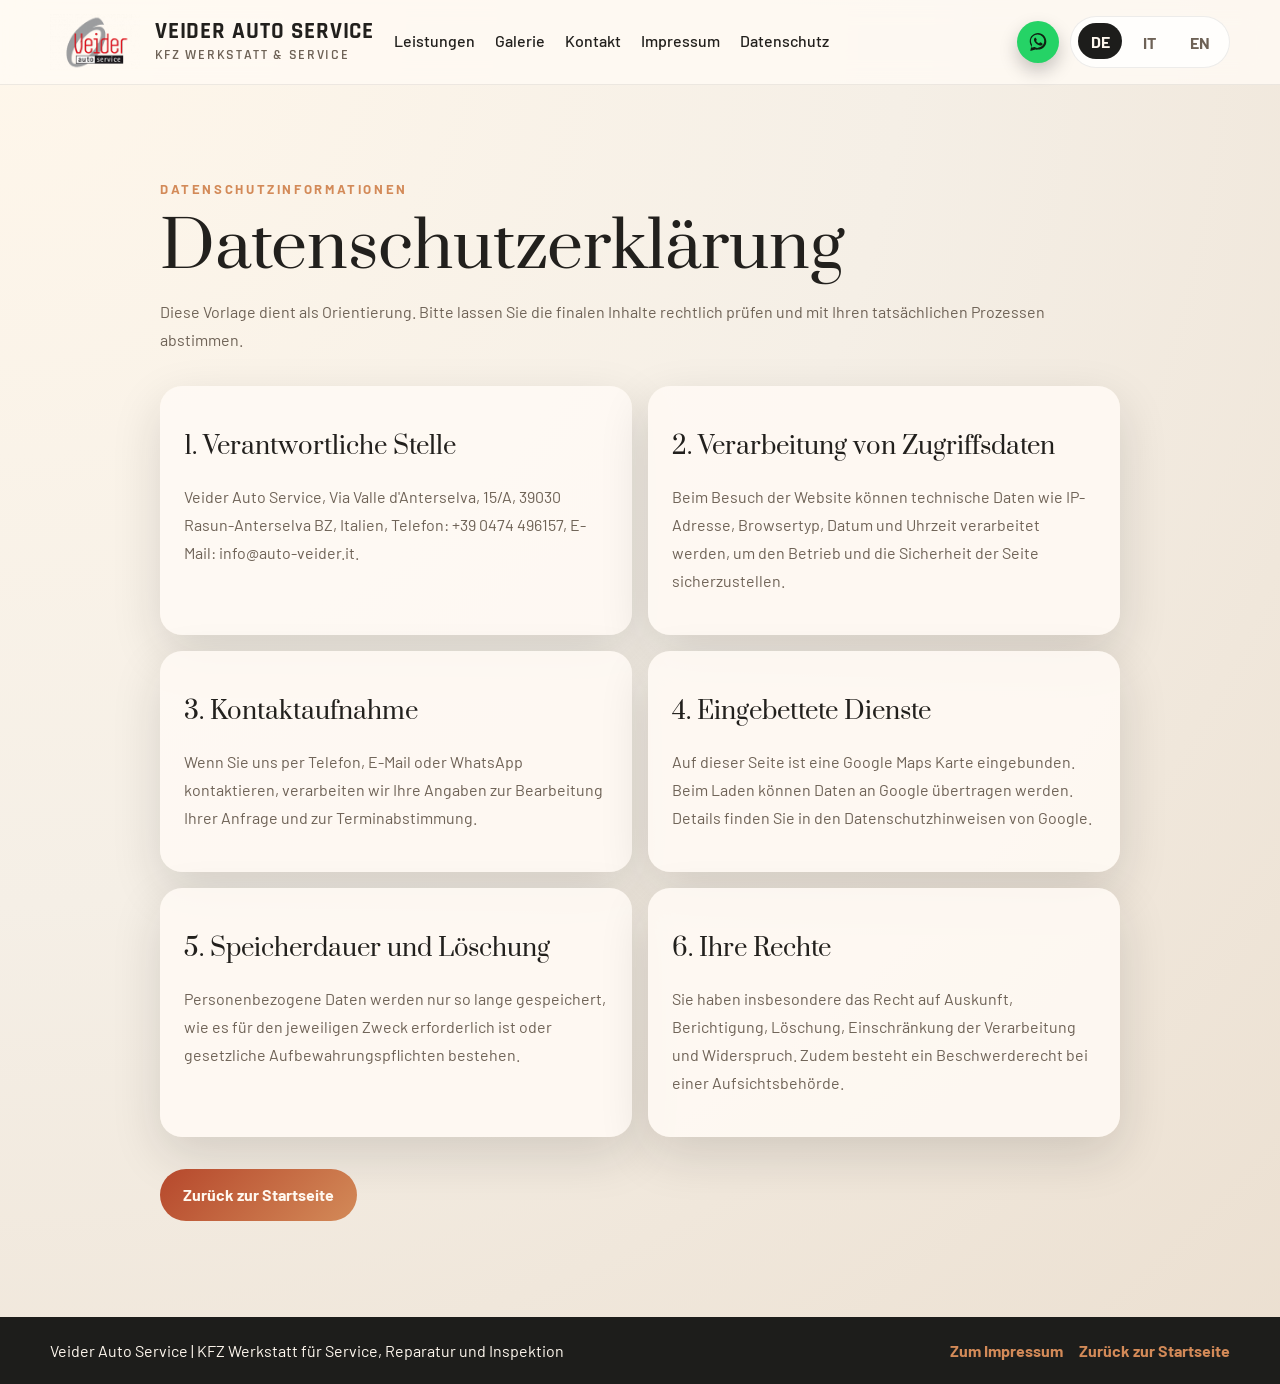
==== datenschutz.html @ 7918cff0 "Add files via upload" ====
<!DOCTYPE html>
<html lang="de">
<head>
    <meta charset="UTF-8">
    <meta name="viewport" content="width=device-width, initial-scale=1.0">
    <title>Datenschutz | Veider Auto Service</title>
    <meta name="description" content="Datenschutzhinweise von Veider Auto Service zur Verarbeitung personenbezogener Daten und zu eingebetteten Diensten.">
    <meta name="robots" content="noindex, follow">
    <meta name="author" content="Veider Auto Service">
    <meta name="theme-color" content="#b6482c">
    <link rel="icon" type="image/png" sizes="32x32" href="assets/favicon-wide.png?v=5">
    <link rel="shortcut icon" href="assets/favicon-wide.png?v=5">
    <link rel="preconnect" href="https://fonts.googleapis.com">
    <link rel="preconnect" href="https://fonts.gstatic.com" crossorigin>
    <link href="https://fonts.googleapis.com/css2?family=Barlow:wght@400;500;600;700&family=Prata&family=Rajdhani:wght@500;600;700&display=swap" rel="stylesheet">
    <link rel="stylesheet" href="styles.css">
</head>
<body class="imprint-page">
    <header class="site-header site-header-static">
        <div class="container nav-shell">
            <a class="brand" href="index.html" aria-label="Startseite">
                <span class="brand-mark">
                    <img src="assets/logo.png" alt="Veider Auto Service Logo">
                </span>
                <span class="brand-copy">
                    <strong>Veider Auto Service</strong>
                    <span data-i18n="brandTagline">KFZ Werkstatt & Service</span>
                </span>
            </a>

            <nav class="main-nav" aria-label="Hauptnavigation">
                <a href="index.html#leistungen" data-i18n="navServices">Leistungen</a>
                <a href="index.html#galerie" data-i18n="navGallery">Galerie</a>
                <a href="index.html#kontakt" data-i18n="navContact">Kontakt</a>
                <a href="impressum.html" data-i18n="navImprint">Impressum</a>
                <a href="datenschutz.html" data-i18n="navPrivacy">Datenschutz</a>
            </nav>

            <div class="nav-actions">
                <a
                    class="header-whatsapp"
                    href="https://wa.me/390474496157"
                    target="_blank"
                    rel="noopener noreferrer"
                    data-i18n-aria="whatsappAria"
                    aria-label="WhatsApp Chat starten">
                    <svg viewBox="0 0 32 32" aria-hidden="true" focusable="false">
                        <path d="M16.05 3C9.4 3 4 8.3 4 14.85c0 2.6.85 5 2.3 6.95L4.8 29l7.45-1.95A12.2 12.2 0 0 0 16.05 27c6.65 0 12.05-5.3 12.05-11.85S22.7 3 16.05 3zm0 21.7a9.8 9.8 0 0 1-5-1.35l-.35-.2-4.4 1.15 1.15-4.25-.25-.4a9.5 9.5 0 0 1-1.5-4.95c0-5.25 4.35-9.55 9.7-9.55s9.7 4.3 9.7 9.55-4.35 9.55-9.7 9.55zm5.3-7.2c-.3-.15-1.75-.85-2-1-.25-.1-.45-.15-.65.15-.2.25-.75.95-.95 1.15-.15.2-.35.2-.6.1-.3-.15-1.2-.45-2.3-1.45-.85-.75-1.45-1.65-1.6-1.9-.15-.25 0-.4.1-.55.15-.15.3-.35.45-.5.15-.2.2-.3.3-.5.1-.15.05-.35 0-.5-.1-.15-.65-1.5-.9-2.1-.2-.55-.45-.45-.65-.45h-.55c-.2 0-.5.1-.8.4-.25.3-1.05 1-1.05 2.5s1.1 2.9 1.25 3.1c.15.2 2.1 3.3 5.25 4.5.75.35 1.35.55 1.8.7.75.25 1.45.2 2 .1.6-.1 1.75-.7 2-1.35.25-.65.25-1.2.2-1.35-.1-.15-.25-.2-.55-.35z"/>
                    </svg>
                </a>

                <div class="language-switcher" aria-label="Sprachauswahl">
                    <button type="button" class="lang-btn is-active" data-lang="de">DE</button>
                    <button type="button" class="lang-btn" data-lang="it">IT</button>
                    <button type="button" class="lang-btn" data-lang="en">EN</button>
                </div>
            </div>
        </div>
    </header>

    <main class="section section-light imprint-main">
        <div class="container imprint-shell">
            <p class="eyebrow" data-i18n="privacyEyebrow">Datenschutzinformationen</p>
            <h1 data-i18n="privacyTitle">Datenschutzerklaerung</h1>
            <p class="imprint-note" data-i18n="privacyIntro">Diese Vorlage dient als Orientierung. Bitte lassen Sie die finalen Inhalte rechtlich pruefen und mit Ihren tatsaechlichen Prozessen abstimmen.</p>

            <div class="imprint-grid">
                <section class="imprint-card">
                    <h2 data-i18n="privacySection1Title">1. Verantwortliche Stelle</h2>
                    <p data-i18n="privacySection1Text">Veider Auto Service, Via Valle d'Anterselva, 15/A, 39030 Rasun-Anterselva BZ, Italien, Telefon: +39 0474 496157, E-Mail: info@auto-veider.it.</p>
                </section>

                <section class="imprint-card">
                    <h2 data-i18n="privacySection2Title">2. Verarbeitung von Zugriffsdaten</h2>
                    <p data-i18n="privacySection2Text">Beim Besuch der Website koennen technische Daten wie IP-Adresse, Browsertyp, Datum und Uhrzeit verarbeitet werden, um den Betrieb und die Sicherheit der Seite sicherzustellen.</p>
                </section>

                <section class="imprint-card">
                    <h2 data-i18n="privacySection3Title">3. Kontaktaufnahme</h2>
                    <p data-i18n="privacySection3Text">Wenn Sie uns per Telefon, E-Mail oder WhatsApp kontaktieren, verarbeiten wir Ihre Angaben zur Bearbeitung Ihrer Anfrage und zur Terminabstimmung.</p>
                </section>

                <section class="imprint-card">
                    <h2 data-i18n="privacySection4Title">4. Eingebettete Dienste</h2>
                    <p data-i18n="privacySection4Text">Auf dieser Seite ist eine Google Maps Karte eingebunden. Beim Laden koennen Daten an Google uebertragen werden. Details finden Sie in den Datenschutzhinweisen von Google.</p>
                </section>

                <section class="imprint-card">
                    <h2 data-i18n="privacySection5Title">5. Speicherdauer und Loeschung</h2>
                    <p data-i18n="privacySection5Text">Personenbezogene Daten werden nur so lange gespeichert, wie es fuer den jeweiligen Zweck erforderlich ist oder gesetzliche Aufbewahrungspflichten bestehen.</p>
                </section>

                <section class="imprint-card">
                    <h2 data-i18n="privacySection6Title">6. Ihre Rechte</h2>
                    <p data-i18n="privacySection6Text">Sie haben insbesondere das Recht auf Auskunft, Berichtigung, Loeschung, Einschraenkung der Verarbeitung und Widerspruch. Zudem besteht ein Beschwerderecht bei einer Aufsichtsbehoerde.</p>
                </section>
            </div>

            <a class="button button-primary" href="index.html" data-i18n="imprintBack">Zurueck zur Startseite</a>
        </div>
    </main>

    <footer class="site-footer">
        <div class="container footer-shell">
            <p data-i18n="footerCopy">Veider Auto Service | KFZ Werkstatt fuer Service, Reparatur und Inspektion</p>
            <div class="footer-links">
                <a href="impressum.html" data-i18n="footerImprint">Zum Impressum</a>
                <a href="index.html" data-i18n="imprintBack">Zurueck zur Startseite</a>
            </div>
        </div>
    </footer>

    <script src="script.js"></script>
</body>
</html>
---- styles.css ----
:root {
    --bg: #f5efe6;
    --surface: #fffaf4;
    --surface-strong: #1d1d1b;
    --surface-muted: #e6d6c4;
    --text: #22201d;
    --text-inverse: #fff8ef;
    --text-soft: #6e6256;
    --line: rgba(34, 32, 29, 0.1);
    --accent: #b6482c;
    --accent-dark: #893019;
    --accent-soft: #d38a58;
    --shadow: 0 18px 50px rgba(29, 29, 27, 0.14);
    --radius-large: 32px;
    --radius-medium: 22px;
    --radius-small: 14px;
    --container: 1180px;
}

* {
    box-sizing: border-box;
}

html {
    scroll-behavior: smooth;
}

body {
    margin: 0;
    font-family: "Barlow", sans-serif;
    background: radial-gradient(circle at top left, #fff7eb 0, #f5efe6 48%, #ebdfd0 100%);
    color: var(--text);
}

img {
    display: block;
    max-width: 100%;
}

a {
    color: inherit;
    text-decoration: none;
}

iframe {
    width: 100%;
    border: 0;
}

.container {
    width: min(calc(100% - 2rem), var(--container));
    margin: 0 auto;
}

.site-header {
    position: sticky;
    top: 0;
    z-index: 20;
    backdrop-filter: blur(14px);
    background: rgba(255, 250, 244, 0.82);
    border-bottom: 1px solid rgba(34, 32, 29, 0.08);
}

.site-header-static {
    position: relative;
}

.nav-shell {
    display: flex;
    align-items: center;
    justify-content: space-between;
    gap: 1.25rem;
    min-height: 84px;
}

.brand {
    display: inline-flex;
    align-items: center;
    gap: 0.9rem;
}

.brand-mark {
    display: inline-flex;
    align-items: center;
    justify-content: center;
    width: auto;
    height: 56px;
    background: transparent;
    overflow: visible;
}

.brand-mark img {
    width: auto;
    height: 100%;
    object-fit: contain;
    object-position: center;
}

.brand-copy {
    display: flex;
    flex-direction: column;
    gap: 0.15rem;
}

.hero h1,
.section-heading h2,
.imprint-shell h1,
.service-card h3,
.contact-cards h3,
.imprint-card h2 {
    font-family: "Prata", serif;
    font-weight: 400;
}

.brand-copy strong {
    font-family: "Rajdhani", sans-serif;
    font-weight: 700;
    font-size: 1.45rem;
    line-height: 1;
    letter-spacing: 0.04em;
    text-transform: uppercase;
}

.brand-copy span {
    color: var(--text-soft);
    font-family: "Rajdhani", sans-serif;
    font-size: 0.88rem;
    font-weight: 600;
    letter-spacing: 0.12em;
    text-transform: uppercase;
}

.main-nav {
    display: flex;
    align-items: center;
    gap: 1.25rem;
    font-weight: 500;
}

.main-nav a {
    position: relative;
    padding-bottom: 0.2rem;
}

.main-nav a::after {
    content: "";
    position: absolute;
    left: 0;
    bottom: 0;
    width: 100%;
    height: 2px;
    transform: scaleX(0);
    transform-origin: left;
    background: var(--accent);
    transition: transform 180ms ease;
}

.main-nav a:hover::after,
.main-nav a:focus-visible::after {
    transform: scaleX(1);
}

.nav-actions {
    display: inline-flex;
    align-items: center;
    gap: 0.7rem;
    margin-left: auto;
}

.language-switcher {
    display: inline-flex;
    gap: 0.5rem;
    padding: 0.4rem;
    border: 1px solid rgba(34, 32, 29, 0.08);
    border-radius: 999px;
    background: rgba(255, 255, 255, 0.8);
}

.header-whatsapp {
    width: 42px;
    height: 42px;
    border-radius: 50%;
    display: inline-grid;
    place-items: center;
    background: #25d366;
    color: #102112;
    box-shadow: 0 8px 18px rgba(0, 0, 0, 0.22);
    transition: transform 180ms ease, box-shadow 180ms ease, background 180ms ease;
}

.header-whatsapp:hover,
.header-whatsapp:focus-visible {
    transform: translateY(-2px);
    box-shadow: 0 12px 20px rgba(0, 0, 0, 0.28);
    background: #31dd72;
}

.header-whatsapp svg {
    width: 22px;
    height: 22px;
    fill: currentColor;
}

.lang-btn {
    border: 0;
    background: transparent;
    color: var(--text-soft);
    font: inherit;
    font-weight: 700;
    padding: 0.55rem 0.8rem;
    border-radius: 999px;
    cursor: pointer;
    transition: background 180ms ease, color 180ms ease, transform 180ms ease;
}

.lang-btn:hover,
.lang-btn:focus-visible,
.lang-btn.is-active {
    background: var(--surface-strong);
    color: var(--text-inverse);
    transform: translateY(-1px);
}

.hero {
    position: relative;
    min-height: 86vh;
    display: grid;
    align-items: center;
    overflow: hidden;
    isolation: isolate;
}

.hero-media,
.hero-overlay {
    position: absolute;
    inset: 0;
}

.hero-media img {
    width: 100%;
    height: 100%;
    object-fit: cover;
}

.hero-overlay {
    background:
        linear-gradient(95deg, rgba(16, 16, 16, 0.8) 0%, rgba(16, 16, 16, 0.54) 38%, rgba(16, 16, 16, 0.12) 100%),
        linear-gradient(180deg, rgba(0, 0, 0, 0.05), rgba(0, 0, 0, 0.35));
}

.hero-content {
    position: relative;
    z-index: 1;
    padding: 8rem 0 6rem;
    color: var(--text-inverse);
    max-width: 720px;
    animation: fade-up 650ms ease both;
}

.eyebrow {
    margin: 0 0 1rem;
    letter-spacing: 0.2em;
    text-transform: uppercase;
    font-size: 0.82rem;
    font-weight: 700;
    color: var(--accent-soft);
}

.hero h1,
.section-heading h2,
.imprint-shell h1 {
    margin: 0;
    line-height: 1.08;
    font-size: clamp(2.8rem, 7vw, 5.4rem);
}

.hero-text {
    margin: 1.4rem 0 0;
    max-width: 58ch;
    font-size: 1.1rem;
    line-height: 1.7;
    color: rgba(255, 248, 239, 0.86);
}

.hero-actions {
    display: flex;
    flex-wrap: wrap;
    gap: 1rem;
    margin-top: 2rem;
}

.button {
    display: inline-flex;
    align-items: center;
    justify-content: center;
    min-height: 52px;
    padding: 0.9rem 1.45rem;
    border-radius: 999px;
    font-weight: 700;
    transition: transform 180ms ease, box-shadow 180ms ease, background 180ms ease;
}

.button:hover,
.button:focus-visible {
    transform: translateY(-2px);
    box-shadow: 0 12px 30px rgba(0, 0, 0, 0.18);
}

.button-primary {
    background: linear-gradient(135deg, var(--accent), var(--accent-soft));
    color: var(--text-inverse);
}

.button-secondary {
    background: rgba(255, 255, 255, 0.12);
    border: 1px solid rgba(255, 255, 255, 0.25);
    color: var(--text-inverse);
}

.hero-points {
    display: flex;
    flex-wrap: wrap;
    gap: 0.85rem;
    padding: 0;
    margin: 2rem 0 0;
    list-style: none;
}

.hero-points li {
    padding: 0.7rem 1rem;
    border: 1px solid rgba(255, 255, 255, 0.18);
    border-radius: 999px;
    background: rgba(255, 255, 255, 0.08);
}

.intro-strip {
    margin-top: -3rem;
    position: relative;
    z-index: 2;
}

.intro-grid {
    display: grid;
    grid-template-columns: repeat(3, 1fr);
    gap: 1rem;
}

.intro-grid article {
    padding: 1.8rem;
    border-radius: var(--radius-medium);
    background: rgba(255, 250, 244, 0.94);
    box-shadow: var(--shadow);
}

.intro-number {
    display: block;
    margin-bottom: 0.75rem;
    font-size: 2rem;
    font-weight: 700;
    color: var(--accent);
}

.section {
    padding: 6rem 0;
}

.section-light {
    background: transparent;
}

.section-dark {
    background:
        linear-gradient(180deg, rgba(29, 29, 27, 0.98), rgba(46, 29, 22, 0.96)),
        radial-gradient(circle at top right, rgba(182, 72, 44, 0.25), transparent 40%);
    color: var(--text-inverse);
}

.section-heading {
    max-width: 720px;
    margin-bottom: 2rem;
}

.section-heading h2 {
    font-size: clamp(2.1rem, 4vw, 3.6rem);
}

.services-grid {
    display: grid;
    grid-template-columns: repeat(3, minmax(0, 1fr));
    gap: 1rem;
}

.service-card,
.imprint-card,
.contact-cards article,
.map-card {
    border-radius: var(--radius-medium);
    background: rgba(255, 250, 244, 0.9);
    box-shadow: var(--shadow);
}

.service-card {
    padding: 1.8rem;
    min-height: 220px;
    border: 1px solid rgba(34, 32, 29, 0.06);
}

.service-card p,
.contact-copy > p,
.imprint-note,
.imprint-card p {
    color: var(--text-soft);
    line-height: 1.75;
}

.section-copy {
    margin: 1rem 0 0;
    color: var(--text-soft);
    line-height: 1.7;
}

.accent-card {
    background: linear-gradient(160deg, rgba(182, 72, 44, 0.96), rgba(108, 37, 17, 0.95));
    color: var(--text-inverse);
}

.accent-card p {
    color: rgba(255, 248, 239, 0.84);
}

.gallery-rotator {
    display: grid;
    gap: 1rem;
}

.video-section {
    padding-top: 2.2rem;
    background:
        linear-gradient(180deg, rgba(214, 188, 156, 0.22), rgba(255, 250, 244, 0.88));
    border-top: 1px solid rgba(137, 48, 25, 0.16);
    border-bottom: 1px solid rgba(137, 48, 25, 0.16);
}

.video-section .eyebrow {
    color: var(--accent-dark);
}

.video-grid {
    display: grid;
    grid-template-columns: repeat(2, minmax(0, 1fr));
    gap: 1rem;
}

.video-card {
    padding: 0.8rem;
    border-radius: var(--radius-large);
    background: rgba(255, 250, 244, 0.92);
    box-shadow: var(--shadow);
}

.video-frame {
    overflow: hidden;
    border-radius: calc(var(--radius-large) - 8px);
    background: #1d1d1b;
}

.video-frame iframe {
    display: block;
    width: 100%;
    aspect-ratio: 16 / 9;
}

.gallery-stage {
    position: relative;
    overflow: hidden;
    min-height: 540px;
    border-radius: var(--radius-large);
    border: 1px solid rgba(255, 255, 255, 0.08);
    background: rgba(255, 255, 255, 0.06);
}

.gallery-stage-image {
    width: 100%;
    height: 100%;
    min-height: 540px;
    object-fit: cover;
    object-position: center;
    display: block;
}

.gallery-stage-overlay {
    position: absolute;
    right: 1rem;
    bottom: 1rem;
    left: 1rem;
    display: flex;
    align-items: end;
    justify-content: space-between;
    gap: 1rem;
    padding: 1rem 1.2rem;
    border-radius: 20px;
    background: linear-gradient(180deg, rgba(20, 20, 20, 0.12), rgba(20, 20, 20, 0.74));
}

.gallery-stage-count,
.gallery-stage-caption {
    margin: 0;
}

.gallery-stage-count {
    font-weight: 700;
    color: var(--text-inverse);
    white-space: nowrap;
}

.gallery-stage-caption {
    color: rgba(255, 248, 239, 0.88);
}

.gallery-thumbs {
    display: grid;
    grid-template-columns: repeat(auto-fit, minmax(120px, 1fr));
    gap: 0.8rem;
}

.gallery-thumb {
    position: relative;
    overflow: hidden;
    min-height: 96px;
    padding: 0;
    border: 2px solid transparent;
    border-radius: 18px;
    background: rgba(255, 255, 255, 0.08);
    cursor: pointer;
    transition: transform 180ms ease, border-color 180ms ease, opacity 180ms ease;
}

.gallery-thumb:hover,
.gallery-thumb:focus-visible,
.gallery-thumb.is-active {
    transform: translateY(-2px);
    border-color: var(--accent-soft);
}

.gallery-thumb img {
    width: 100%;
    height: 100%;
    min-height: 96px;
    object-fit: cover;
    object-position: center;
    display: block;
}

.contact-grid {
    display: grid;
    grid-template-columns: 1.05fr 0.95fr;
    gap: 1.5rem;
    align-items: start;
}

.contact-cards {
    display: grid;
    gap: 1rem;
    margin-top: 2rem;
}

.contact-methods {
    display: grid;
    gap: 0.8rem;
}

.contact-method {
    display: inline-flex;
    align-items: center;
    gap: 0.75rem;
    line-height: 1.5;
}

.contact-method svg {
    width: 20px;
    height: 20px;
    flex: 0 0 20px;
    fill: var(--accent);
}

.contact-cards article,
.imprint-card {
    padding: 1.5rem;
}

.map-card {
    padding: 0.7rem;
    background: rgba(255, 250, 244, 0.82);
}

.map-card iframe {
    min-height: 100%;
    height: 100%;
    aspect-ratio: 4 / 4.2;
    border-radius: calc(var(--radius-medium) - 6px);
}

.site-footer {
    padding: 1.5rem 0;
    background: var(--surface-strong);
    color: var(--text-inverse);
}

.footer-shell {
    display: flex;
    align-items: center;
    justify-content: space-between;
    gap: 1rem;
}

.footer-shell p {
    margin: 0;
}

.footer-links {
    display: inline-flex;
    flex-wrap: wrap;
    gap: 1rem;
}

.footer-shell a {
    color: var(--accent-soft);
    font-weight: 700;
}


.imprint-page {
    min-height: 100vh;
}

.imprint-main {
    min-height: calc(100vh - 170px);
}

.imprint-shell {
    max-width: 960px;
}

.imprint-shell h1 {
    font-size: clamp(2.4rem, 5vw, 4.5rem);
}

.imprint-grid {
    display: grid;
    grid-template-columns: repeat(2, minmax(0, 1fr));
    gap: 1rem;
    margin: 2rem 0;
}

@keyframes fade-up {
    from {
        opacity: 0;
        transform: translateY(24px);
    }

    to {
        opacity: 1;
        transform: translateY(0);
    }
}

@media (max-width: 1000px) {
    .nav-shell,
    .footer-shell,
    .contact-grid,
    .services-grid,
    .intro-grid,
    .imprint-grid {
        grid-template-columns: 1fr;
    }

    .nav-shell,
    .footer-shell {
        display: grid;
        justify-content: initial;
    }

    .main-nav {
        flex-wrap: wrap;
        gap: 0.95rem;
    }

    .services-grid,
    .intro-grid,
    .imprint-grid,
    .contact-grid {
        display: grid;
    }

    .video-grid {
        grid-template-columns: 1fr;
    }

    .gallery-stage,
    .gallery-stage-image {
        min-height: 420px;
    }

    .contact-cards {
        grid-template-columns: repeat(2, minmax(0, 1fr));
    }

    .map-card iframe {
        aspect-ratio: 4 / 2.6;
    }
}

@media (max-width: 720px) {
    .hero {
        min-height: auto;
    }

    .hero-content {
        padding: 7rem 0 4rem;
    }

    .section {
        padding: 4.5rem 0;
    }

    .intro-strip {
        margin-top: -1.5rem;
    }

    .gallery-stage,
    .gallery-stage-image {
        min-height: 300px;
    }

    .language-switcher {
        width: fit-content;
    }

    .nav-shell {
        gap: 0.9rem;
        min-height: 74px;
    }

    .brand {
        width: 100%;
    }

    .main-nav {
        width: 100%;
        flex-wrap: nowrap;
        overflow-x: auto;
        padding-bottom: 0.25rem;
        scrollbar-width: thin;
    }

    .nav-actions {
        width: fit-content;
        justify-self: end;
    }

    .header-whatsapp {
        width: 38px;
        height: 38px;
    }

    .brand-mark {
        height: 50px;
    }

    .main-nav a {
        white-space: nowrap;
    }

    .hero h1,
    .section-heading h2,
    .imprint-shell h1 {
        font-size: clamp(2rem, 8.5vw, 3rem);
    }

    .hero-text {
        font-size: 1rem;
    }

    .hero-points li {
        font-size: 0.92rem;
    }

    .button {
        width: 100%;
    }

    .contact-cards {
        grid-template-columns: 1fr;
    }

    .map-card iframe {
        aspect-ratio: 4 / 3;
    }

    .footer-links {
        width: 100%;
        justify-content: flex-start;
    }

    .gallery-stage-overlay {
        flex-direction: column;
        align-items: flex-start;
    }

    .gallery-thumbs {
        grid-template-columns: repeat(3, minmax(0, 1fr));
    }

}
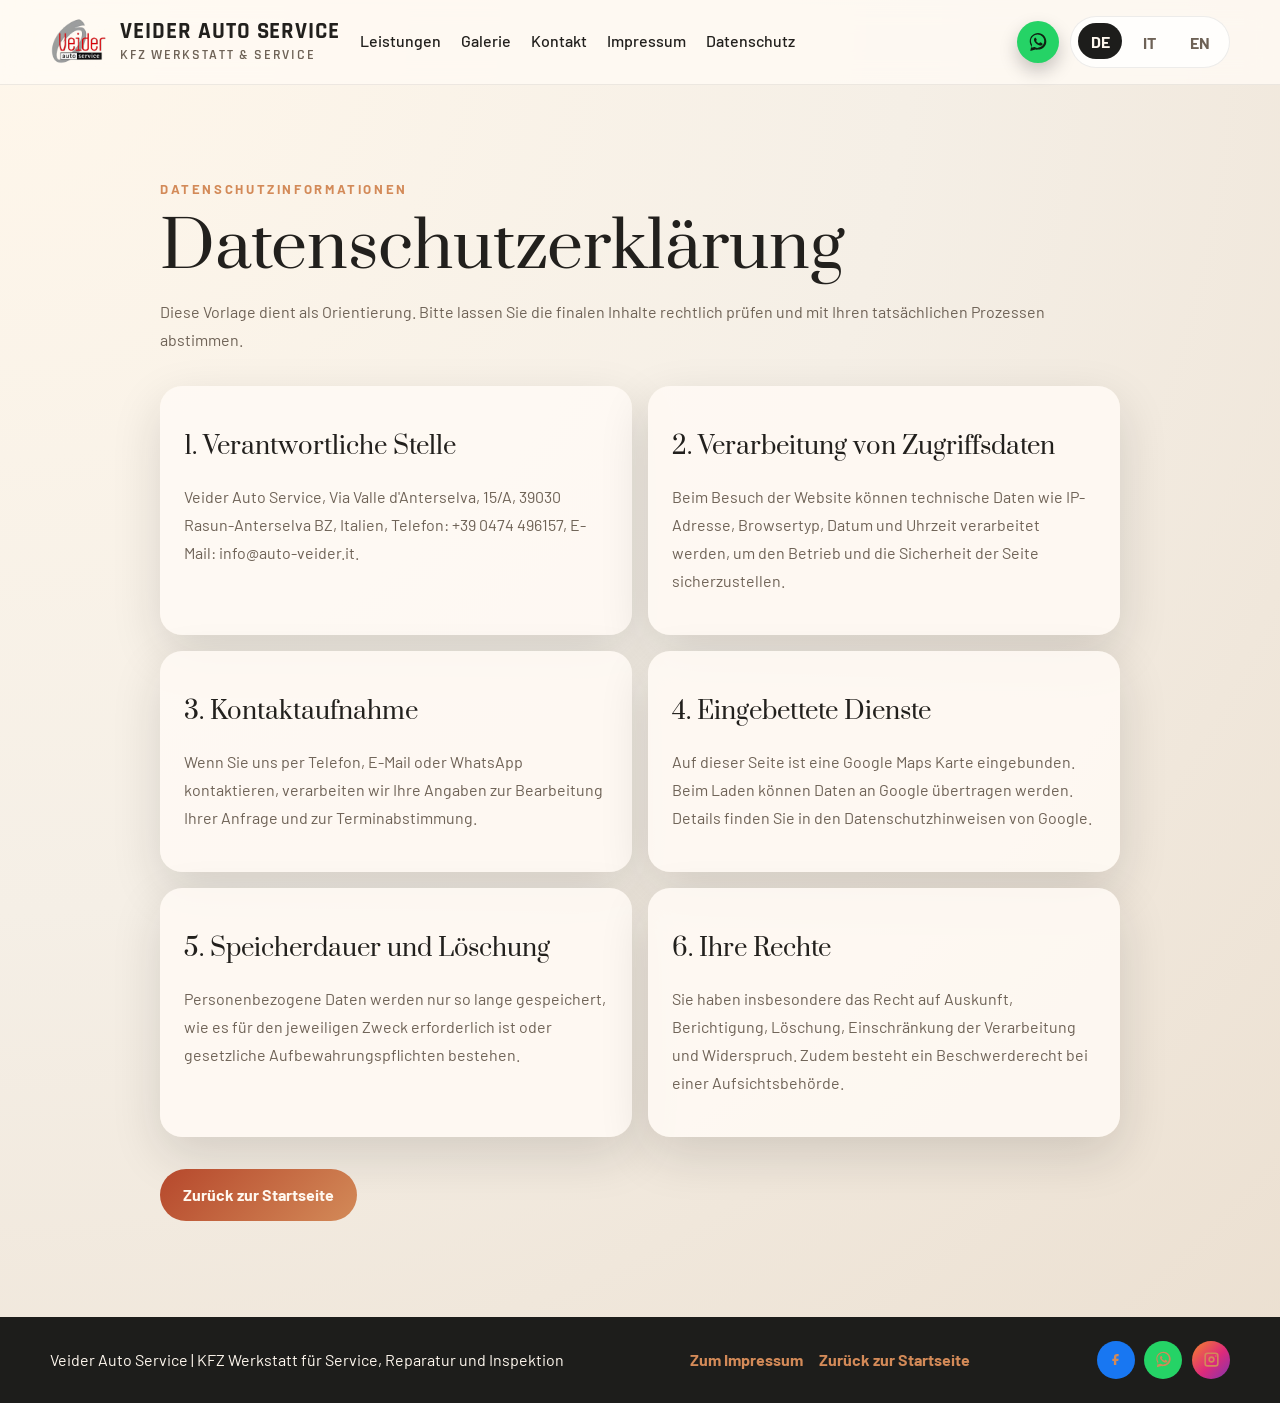
==== commit 466865be: "Add files via upload" ====
--- a/datenschutz.html
+++ b/datenschutz.html
@@ -107,6 +107,23 @@
                 <a href="impressum.html" data-i18n="footerImprint">Zum Impressum</a>
                 <a href="index.html" data-i18n="imprintBack">Zurueck zur Startseite</a>
             </div>
+            <div class="footer-social" aria-label="Social Media Links">
+                <a class="social-link social-facebook" href="https://www.facebook.com/AutoVeider" target="_blank" rel="noopener noreferrer" aria-label="Facebook">
+                    <svg viewBox="0 0 24 24" aria-hidden="true" focusable="false">
+                        <path d="M14.5 8H16V5h-2c-2.5 0-4 1.5-4 4v2H8v3h2v5h3v-5h2.5l.5-3H13V9.5c0-1 .4-1.5 1.5-1.5z"/>
+                    </svg>
+                </a>
+                <a class="social-link social-whatsapp" href="https://api.whatsapp.com/send?phone=%2B390474496157" target="_blank" rel="noopener noreferrer" aria-label="WhatsApp">
+                    <svg viewBox="0 0 32 32" aria-hidden="true" focusable="false">
+                        <path d="M16.05 3C9.4 3 4 8.3 4 14.85c0 2.6.85 5 2.3 6.95L4.8 29l7.45-1.95A12.2 12.2 0 0 0 16.05 27c6.65 0 12.05-5.3 12.05-11.85S22.7 3 16.05 3zm0 21.7a9.8 9.8 0 0 1-5-1.35l-.35-.2-4.4 1.15 1.15-4.25-.25-.4a9.5 9.5 0 0 1-1.5-4.95c0-5.25 4.35-9.55 9.7-9.55s9.7 4.3 9.7 9.55-4.35 9.55-9.7 9.55zm5.3-7.2c-.3-.15-1.75-.85-2-1-.25-.1-.45-.15-.65.15-.2.25-.75.95-.95 1.15-.15.2-.35.2-.6.1-.3-.15-1.2-.45-2.3-1.45-.85-.75-1.45-1.65-1.6-1.9-.15-.25 0-.4.1-.55.15-.15.3-.35.45-.5.15-.2.2-.3.3-.5.1-.15.05-.35 0-.5-.1-.15-.65-1.5-.9-2.1-.2-.55-.45-.45-.65-.45h-.55c-.2 0-.5.1-.8.4-.25.3-1.05 1-1.05 2.5s1.1 2.9 1.25 3.1c.15.2 2.1 3.3 5.25 4.5.75.35 1.35.55 1.8.7.75.25 1.45.2 2 .1.6-.1 1.75-.7 2-1.35.25-.65.25-1.2.2-1.35-.1-.15-.25-.2-.55-.35z"/>
+                    </svg>
+                </a>
+                <a class="social-link social-instagram" href="https://www.instagram.com/autoveider/" target="_blank" rel="noopener noreferrer" aria-label="Instagram">
+                    <svg viewBox="0 0 24 24" aria-hidden="true" focusable="false">
+                        <path d="M7 3h10a4 4 0 0 1 4 4v10a4 4 0 0 1-4 4H7a4 4 0 0 1-4-4V7a4 4 0 0 1 4-4zm0 2a2 2 0 0 0-2 2v10a2 2 0 0 0 2 2h10a2 2 0 0 0 2-2V7a2 2 0 0 0-2-2H7zm10.5 1.5a1 1 0 1 1 0 2 1 1 0 0 1 0-2zM12 8a4 4 0 1 1 0 8 4 4 0 0 1 0-8zm0 2a2 2 0 1 0 0 4 2 2 0 0 0 0-4z"/>
+                    </svg>
+                </a>
+            </div>
         </div>
     </footer>
 
--- a/styles.css
+++ b/styles.css
@@ -419,6 +419,33 @@
     line-height: 1.7;
 }
 
+.history-section {
+    padding-top: 3.5rem;
+    padding-bottom: 2.8rem;
+}
+
+.history-section .eyebrow {
+    color: var(--accent-soft);
+}
+
+.history-card {
+    padding: 1.8rem;
+    border-radius: var(--radius-medium);
+    border: 1px solid rgba(34, 32, 29, 0.08);
+    background: rgba(255, 250, 244, 0.92);
+    box-shadow: var(--shadow);
+}
+
+.history-card p {
+    margin: 0;
+    color: var(--text-soft);
+    line-height: 1.8;
+}
+
+.history-card p + p {
+    margin-top: 1rem;
+}
+
 .accent-card {
     background: linear-gradient(160deg, rgba(182, 72, 44, 0.96), rgba(108, 37, 17, 0.95));
     color: var(--text-inverse);
@@ -623,6 +650,47 @@
     gap: 1rem;
 }
 
+.footer-social {
+    display: inline-flex;
+    align-items: center;
+    gap: 0.6rem;
+}
+
+.social-link {
+    width: 38px;
+    height: 38px;
+    border-radius: 999px;
+    display: inline-grid;
+    place-items: center;
+    color: #fff;
+    transition: transform 180ms ease, filter 180ms ease;
+}
+
+.social-link:hover,
+.social-link:focus-visible {
+    transform: translateY(-2px);
+    filter: brightness(1.08);
+}
+
+.social-link svg {
+    width: 19px;
+    height: 19px;
+    fill: currentColor;
+}
+
+.social-facebook {
+    background: #1877f2;
+}
+
+.social-whatsapp {
+    background: #25d366;
+    color: #102112;
+}
+
+.social-instagram {
+    background: linear-gradient(135deg, #f58529, #dd2a7b 55%, #8134af);
+}
+
 .footer-shell a {
     color: var(--accent-soft);
     font-weight: 700;
@@ -723,6 +791,11 @@
         padding: 4.5rem 0;
     }
 
+    .history-section {
+        padding-top: 2.4rem;
+        padding-bottom: 2.2rem;
+    }
+
     .intro-strip {
         margin-top: -1.5rem;
     }
@@ -802,6 +875,11 @@
         justify-content: flex-start;
     }
 
+    .footer-social {
+        width: 100%;
+        justify-content: flex-start;
+    }
+
     .gallery-stage-overlay {
         flex-direction: column;
         align-items: flex-start;
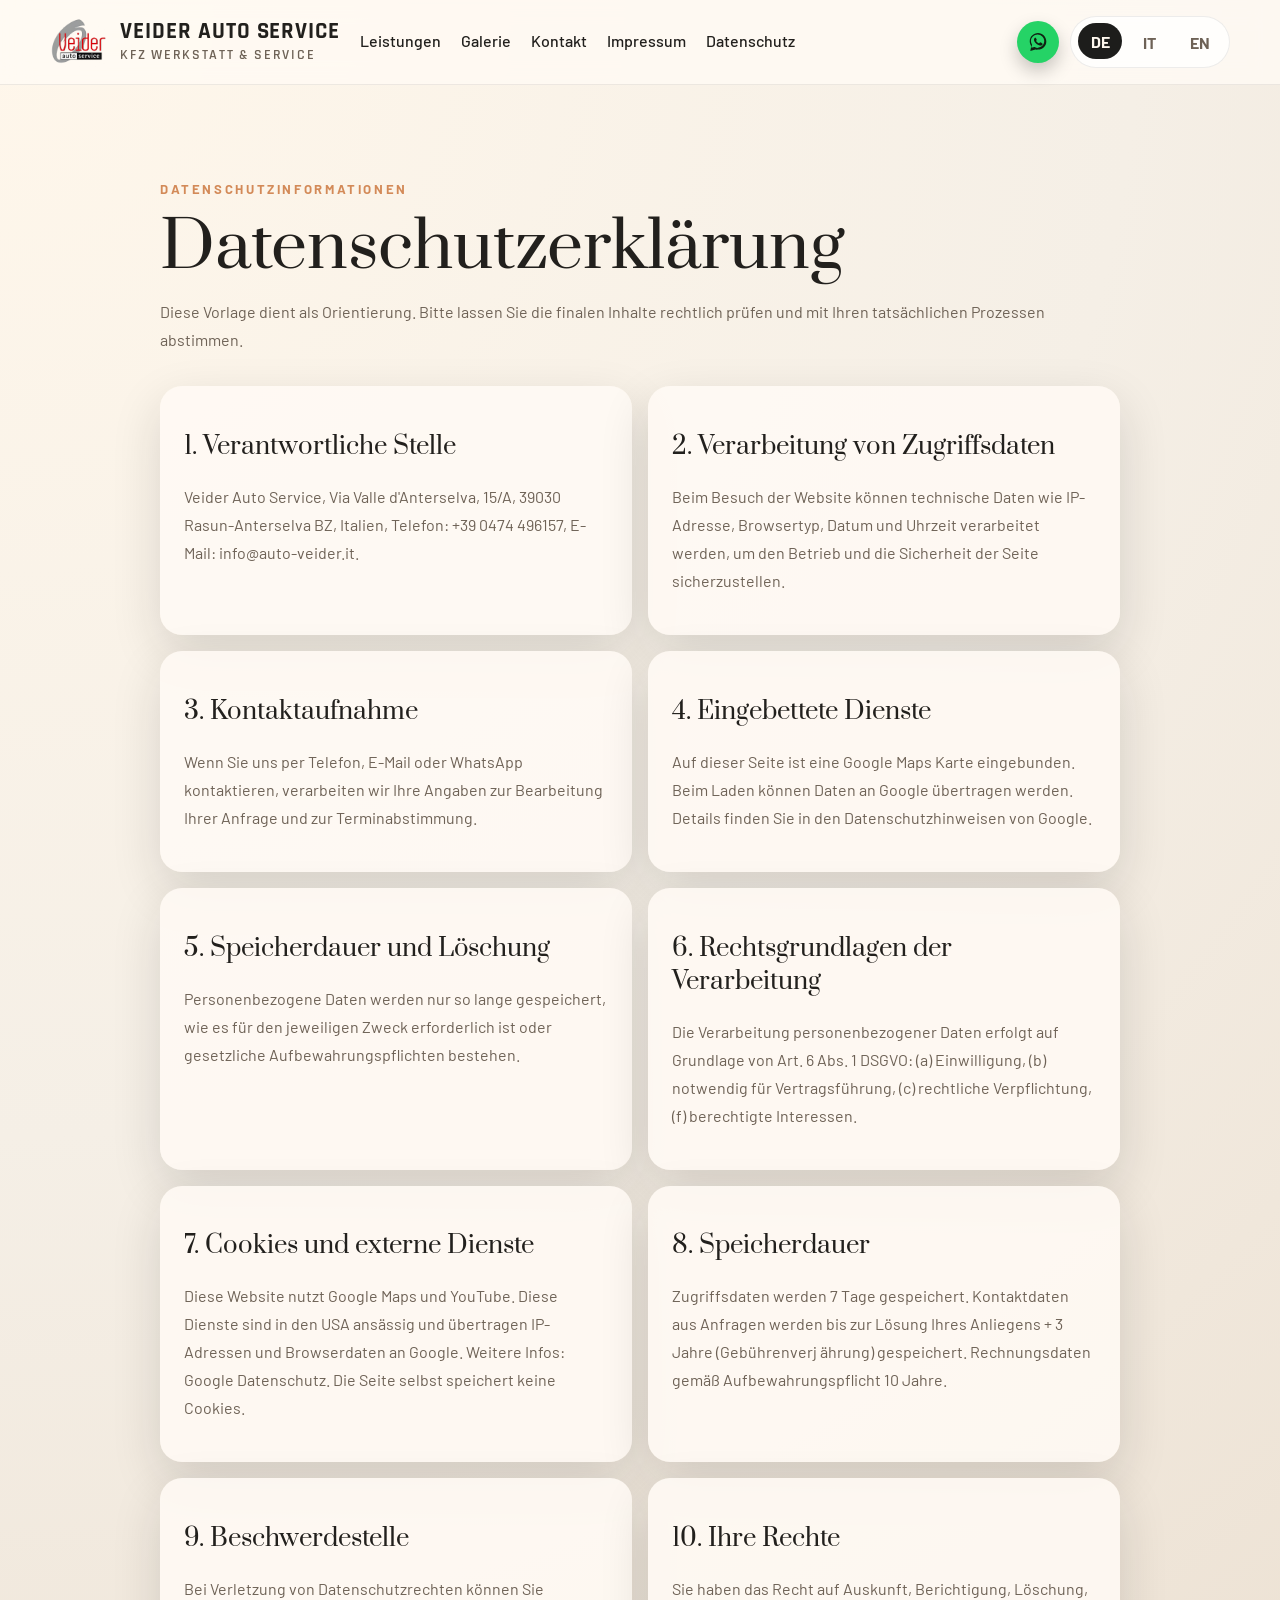
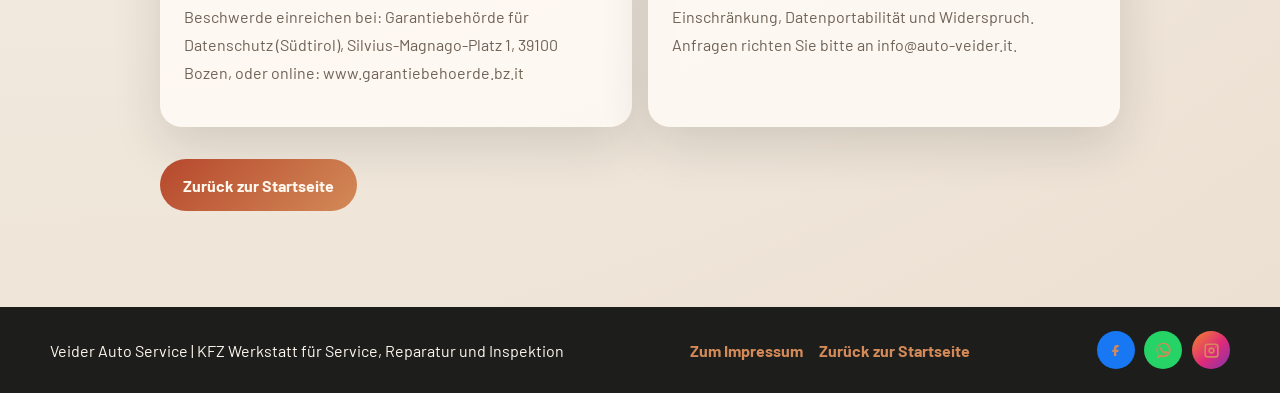
==== commit be0a33ee: "Add files via upload" ====
--- a/datenschutz.html
+++ b/datenschutz.html
@@ -14,6 +14,10 @@
     <link rel="preconnect" href="https://fonts.gstatic.com" crossorigin>
     <link href="https://fonts.googleapis.com/css2?family=Barlow:wght@400;500;600;700&family=Prata&family=Rajdhani:wght@500;600;700&display=swap" rel="stylesheet">
     <link rel="stylesheet" href="styles.css">
+    <link rel="canonical" href="https://www.auto-veider.it/datenschutz.html">
+    <link rel="alternate" hreflang="de" href="https://www.auto-veider.it/datenschutz.html">
+    <link rel="alternate" hreflang="it" href="https://www.auto-veider.it/datenschutz.html">
+    <link rel="alternate" hreflang="en" href="https://www.auto-veider.it/datenschutz.html">
 </head>
 <body class="imprint-page">
     <header class="site-header site-header-static">
@@ -91,8 +95,28 @@
                 </section>
 
                 <section class="imprint-card">
-                    <h2 data-i18n="privacySection6Title">6. Ihre Rechte</h2>
-                    <p data-i18n="privacySection6Text">Sie haben insbesondere das Recht auf Auskunft, Berichtigung, Loeschung, Einschraenkung der Verarbeitung und Widerspruch. Zudem besteht ein Beschwerderecht bei einer Aufsichtsbehoerde.</p>
+                    <h2 data-i18n="privacySection6Title">6. Rechtsgrundlagen der Verarbeitung</h2>
+                    <p data-i18n="privacySection6Text">Die Verarbeitung personenbezogener Daten erfolgt auf Grundlage von Art. 6 Abs. 1 DSGVO: (a) Einwilligung, (b) notwendig fuer Vertragsfuehrung, (c) rechtliche Verpflichtung, (f) berechtigte Interessen.</p>
+                </section>
+
+                <section class="imprint-card">
+                    <h2 data-i18n="privacySection7Title">7. Cookies und externe Dienste</h2>
+                    <p data-i18n="privacySection7Text">Diese Website nutzt Google Maps und YouTube. Diese Dienste sind in den USA ansaessig und uebertragen IP-Adressen und Browserdaten an Google. Weitere Infos: Google Datenschutz. Die Seite selbst speichert keine Cookies.</p>
+                </section>
+
+                <section class="imprint-card">
+                    <h2 data-i18n="privacySection8Title">8. Speicherdauer</h2>
+                    <p data-i18n="privacySection8Text">Zugriffsdaten werden 7 Tage gespeichert. Kontaktdaten aus Anfragen werden bis zur Loesung Ihres Anliegens + 3 Jahre (Gebuehrenverjaehrung) gespeichert. Rechnungsdaten gemaess Aufbewahrungspflicht 10 Jahre.</p>
+                </section>
+
+                <section class="imprint-card">
+                    <h2 data-i18n="privacySection9Title">9. Beschwerdestelle</h2>
+                    <p data-i18n="privacySection9Text">Bei Verletzung von Datenschutzrechten koennen Sie Beschwerde einreichen bei: Garantiebehoerde fuer Datenschutz (Soedtirol), Silvius-Magnago-Platz 1, 39100 Bozen, oder online: www.garantiebehoerde.bz.it</p>
+                </section>
+
+                <section class="imprint-card">
+                    <h2 data-i18n="privacySection10Title">10. Ihre Rechte</h2>
+                    <p data-i18n="privacySection10Text">Sie haben das Recht auf Auskunft, Berichtigung, Loeschung, Einschraenkung, Datenportabilitaet und Widerspruch. Anfragen richten Sie bitte an info@auto-veider.it.</p>
                 </section>
             </div>
 
--- a/styles.css
+++ b/styles.css
@@ -176,6 +176,31 @@
     background: rgba(255, 255, 255, 0.8);
 }
 
+.header-phone {
+    width: 42px;
+    height: 42px;
+    border-radius: 50%;
+    display: inline-grid;
+    place-items: center;
+    background: var(--accent);
+    color: var(--text-inverse);
+    box-shadow: 0 8px 18px rgba(0, 0, 0, 0.22);
+    transition: transform 180ms ease, box-shadow 180ms ease, background 180ms ease;
+}
+
+.header-phone:hover,
+.header-phone:focus-visible {
+    transform: translateY(-2px);
+    box-shadow: 0 12px 20px rgba(0, 0, 0, 0.28);
+    background: var(--accent-soft);
+}
+
+.header-phone svg {
+    width: 22px;
+    height: 22px;
+    fill: currentColor;
+}
+
 .header-whatsapp {
     width: 42px;
     height: 42px;
@@ -720,6 +745,16 @@
     margin: 2rem 0;
 }
 
+.payment-qr-container {
+    display: flex;
+    flex-direction: column;
+    align-items: center;
+}
+
+.payment-qr-container #paymentQR {
+    margin-top: 0.5rem;
+}
+
 @keyframes fade-up {
     from {
         opacity: 0;
@@ -831,6 +866,11 @@
         justify-self: end;
     }
 
+    .header-phone {
+        width: 38px;
+        height: 38px;
+    }
+
     .header-whatsapp {
         width: 38px;
         height: 38px;
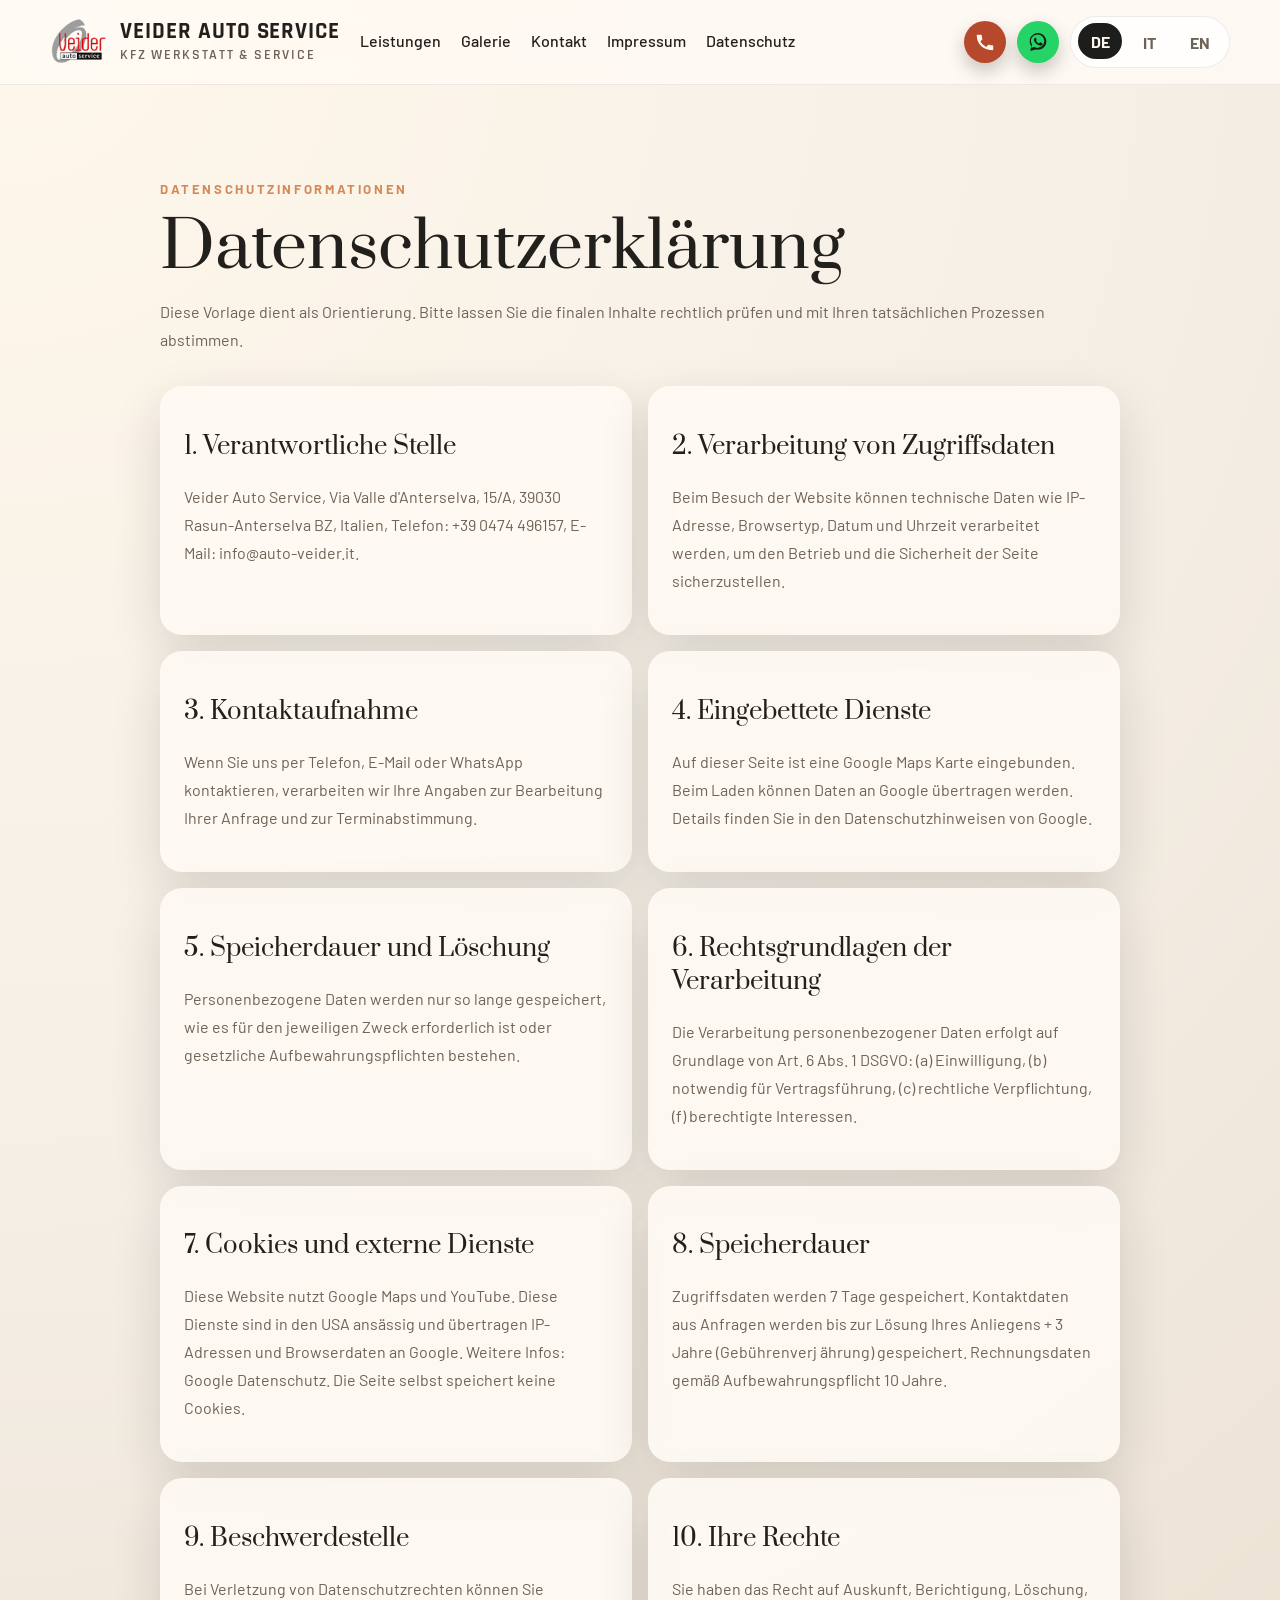
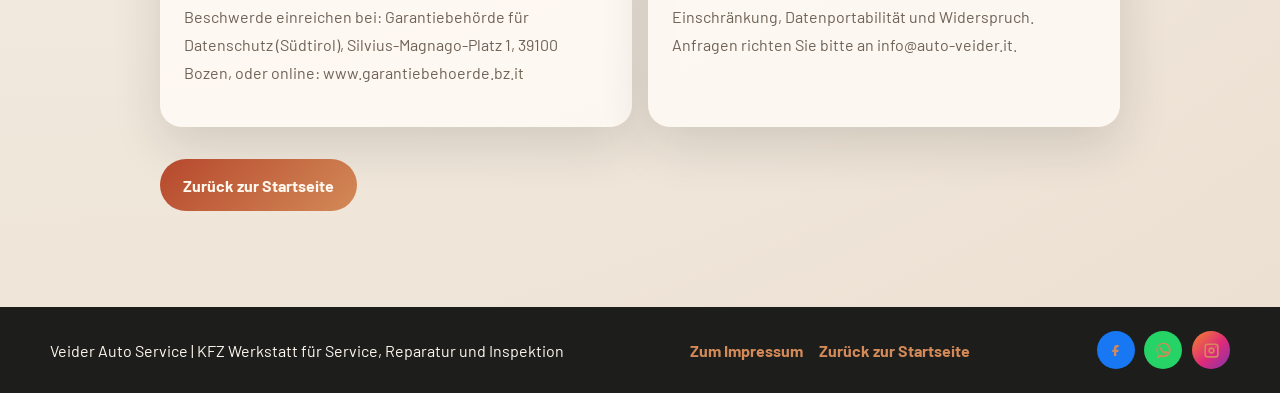
==== commit 7f991b9c: "Add files via upload" ====
--- a/datenschutz.html
+++ b/datenschutz.html
@@ -41,6 +41,15 @@
             </nav>
 
             <div class="nav-actions">
+                <a
+                    class="header-phone"
+                    href="tel:+390474496157"
+                    rel="noopener noreferrer"
+                    aria-label="Telefon: +39 0474 496157">
+                    <svg viewBox="0 0 24 24" aria-hidden="true" focusable="false">
+                        <path d="M6.62 10.79a15.46 15.46 0 0 0 6.59 6.59l2.2-2.2c.27-.27.67-.36 1.02-.24 1.12.37 2.33.57 3.57.57.56 0 1 .44 1 1V20c0 .56-.44 1-1 1C10.07 21 3 13.93 3 5c0-.56.44-1 1-1h3.5c.56 0 1 .44 1 1 0 1.25.2 2.45.57 3.57.11.35.03.74-.25 1.02l-2.2 2.2z"/>
+                    </svg>
+                </a>
                 <a
                     class="header-whatsapp"
                     href="https://wa.me/390474496157"
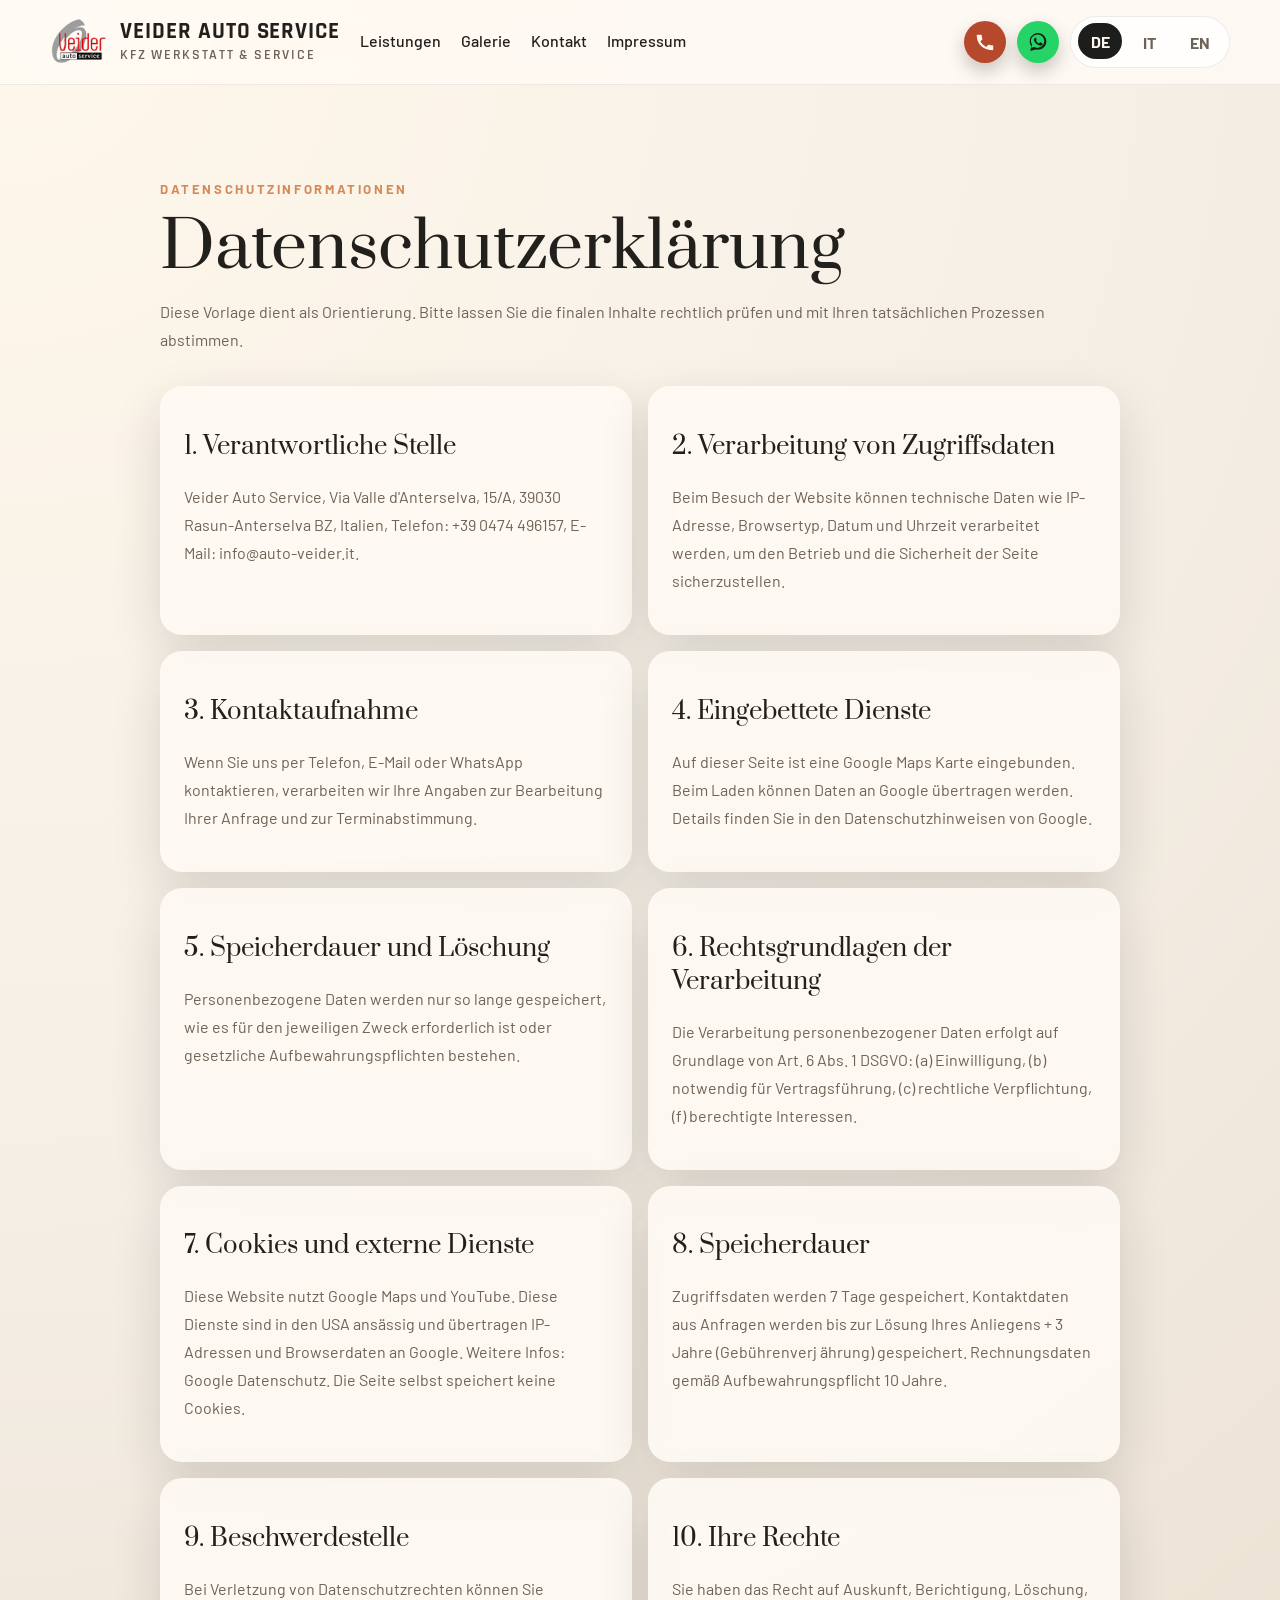
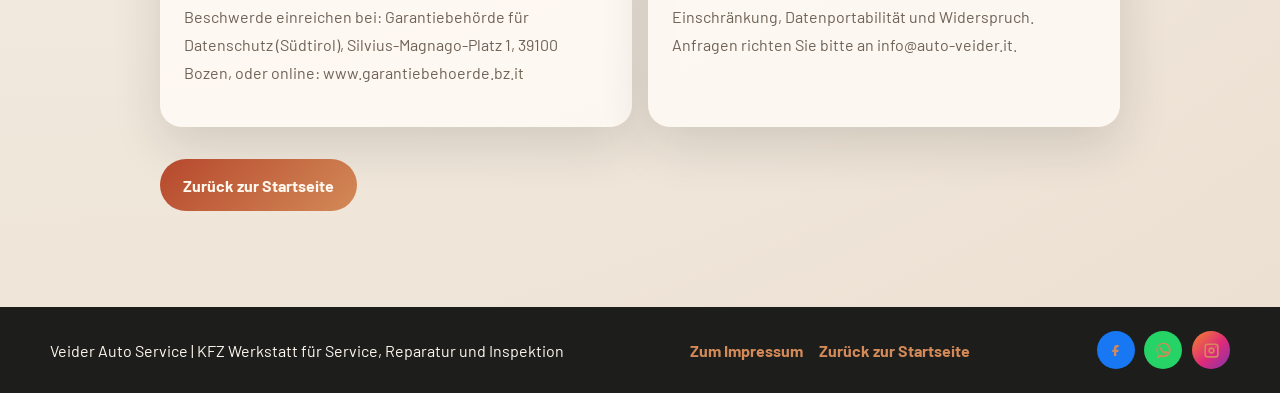
==== commit 6cad082a: "Add files via upload" ====
--- a/datenschutz.html
+++ b/datenschutz.html
@@ -37,7 +37,6 @@
                 <a href="index.html#galerie" data-i18n="navGallery">Galerie</a>
                 <a href="index.html#kontakt" data-i18n="navContact">Kontakt</a>
                 <a href="impressum.html" data-i18n="navImprint">Impressum</a>
-                <a href="datenschutz.html" data-i18n="navPrivacy">Datenschutz</a>
             </nav>
 
             <div class="nav-actions">
